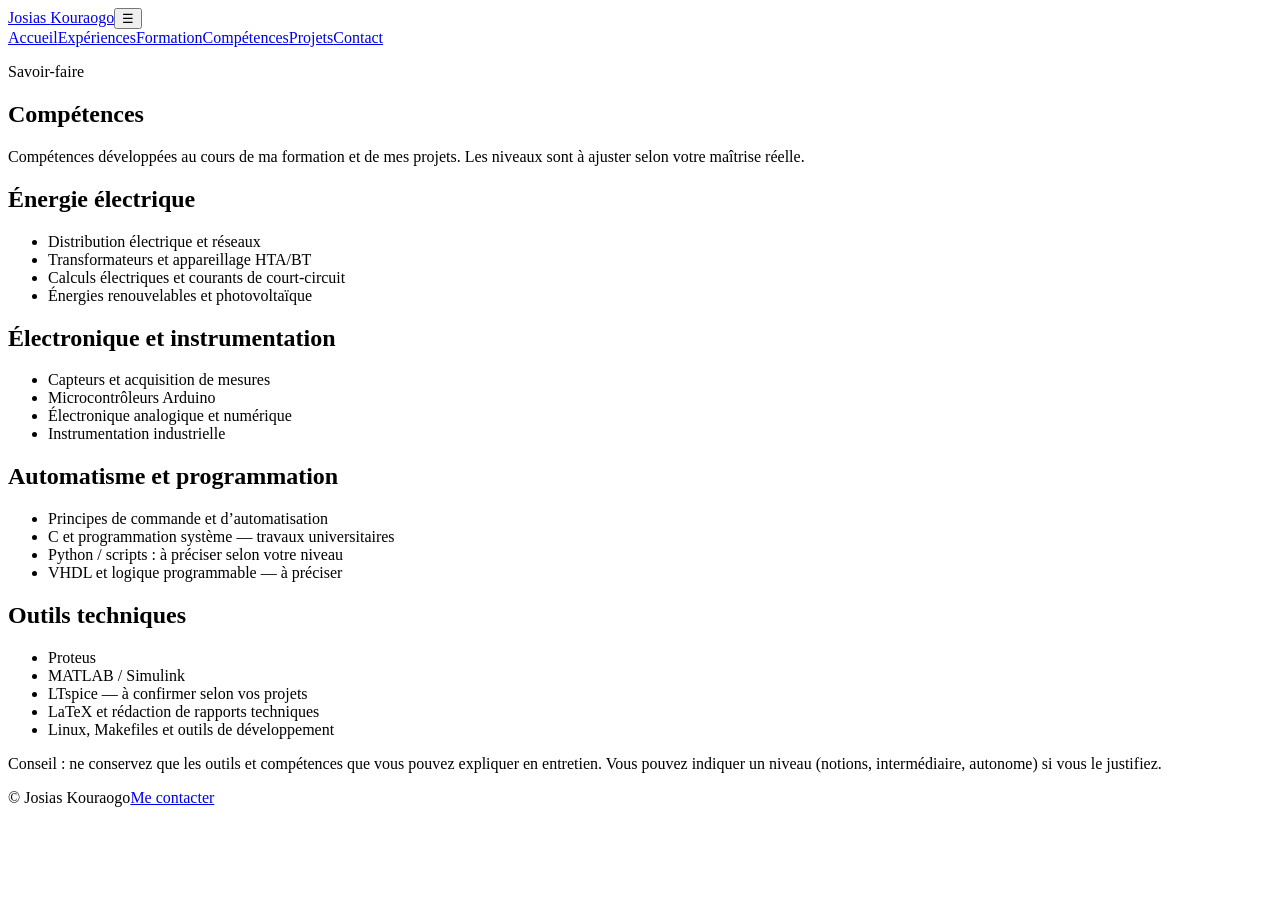
==== competences.html @ 069c58c9 "Add files via upload" ====
<!DOCTYPE html><html lang="fr"><head><meta charset="UTF-8"><meta name="viewport" content="width=device-width, initial-scale=1"><title>Compétences | Josias Kouraogo</title><link rel="stylesheet" href="style.css"></head><body>
<header class="site-header"><div class="container nav-wrap"><a class="brand" href="index.html">Josias <span>Kouraogo</span></a><button class="menu-toggle" aria-label="Ouvrir le menu" aria-expanded="false">☰</button><nav class="nav"><a href="index.html">Accueil</a><a href="experiences.html">Expériences</a><a href="formation.html">Formation</a><a class="active" href="competences.html">Compétences</a><a href="projets.html">Projets</a><a href="contact.html">Contact</a></nav></div></header>
<main><section class="page-hero"><div class="container"><p class="eyebrow">Savoir-faire</p><h1>Compétences</h1><p class="lead">Compétences développées au cours de ma formation et de mes projets. Les niveaux sont à ajuster selon votre maîtrise réelle.</p></div></section>
<section class="section"><div class="container skills-grid">
<article class="skill-box"><h2>Énergie électrique</h2><ul><li>Distribution électrique et réseaux</li><li>Transformateurs et appareillage HTA/BT</li><li>Calculs électriques et courants de court-circuit</li><li>Énergies renouvelables et photovoltaïque</li></ul></article>
<article class="skill-box"><h2>Électronique et instrumentation</h2><ul><li>Capteurs et acquisition de mesures</li><li>Microcontrôleurs Arduino</li><li>Électronique analogique et numérique</li><li>Instrumentation industrielle</li></ul></article>
<article class="skill-box"><h2>Automatisme et programmation</h2><ul><li>Principes de commande et d’automatisation</li><li>C et programmation système — travaux universitaires</li><li>Python / scripts : à préciser selon votre niveau</li><li>VHDL et logique programmable — à préciser</li></ul></article>
<article class="skill-box"><h2>Outils techniques</h2><ul><li>Proteus</li><li>MATLAB / Simulink</li><li>LTspice — à confirmer selon vos projets</li><li>LaTeX et rédaction de rapports techniques</li><li>Linux, Makefiles et outils de développement</li></ul></article>
</div><p class="container note">Conseil : ne conservez que les outils et compétences que vous pouvez expliquer en entretien. Vous pouvez indiquer un niveau (notions, intermédiaire, autonome) si vous le justifiez.</p></section></main><footer class="footer"><div class="container footer-inner"><span>© <span id="year"></span> Josias Kouraogo</span><a href="contact.html">Me contacter</a></div></footer><script src="script.js"></script></body></html>
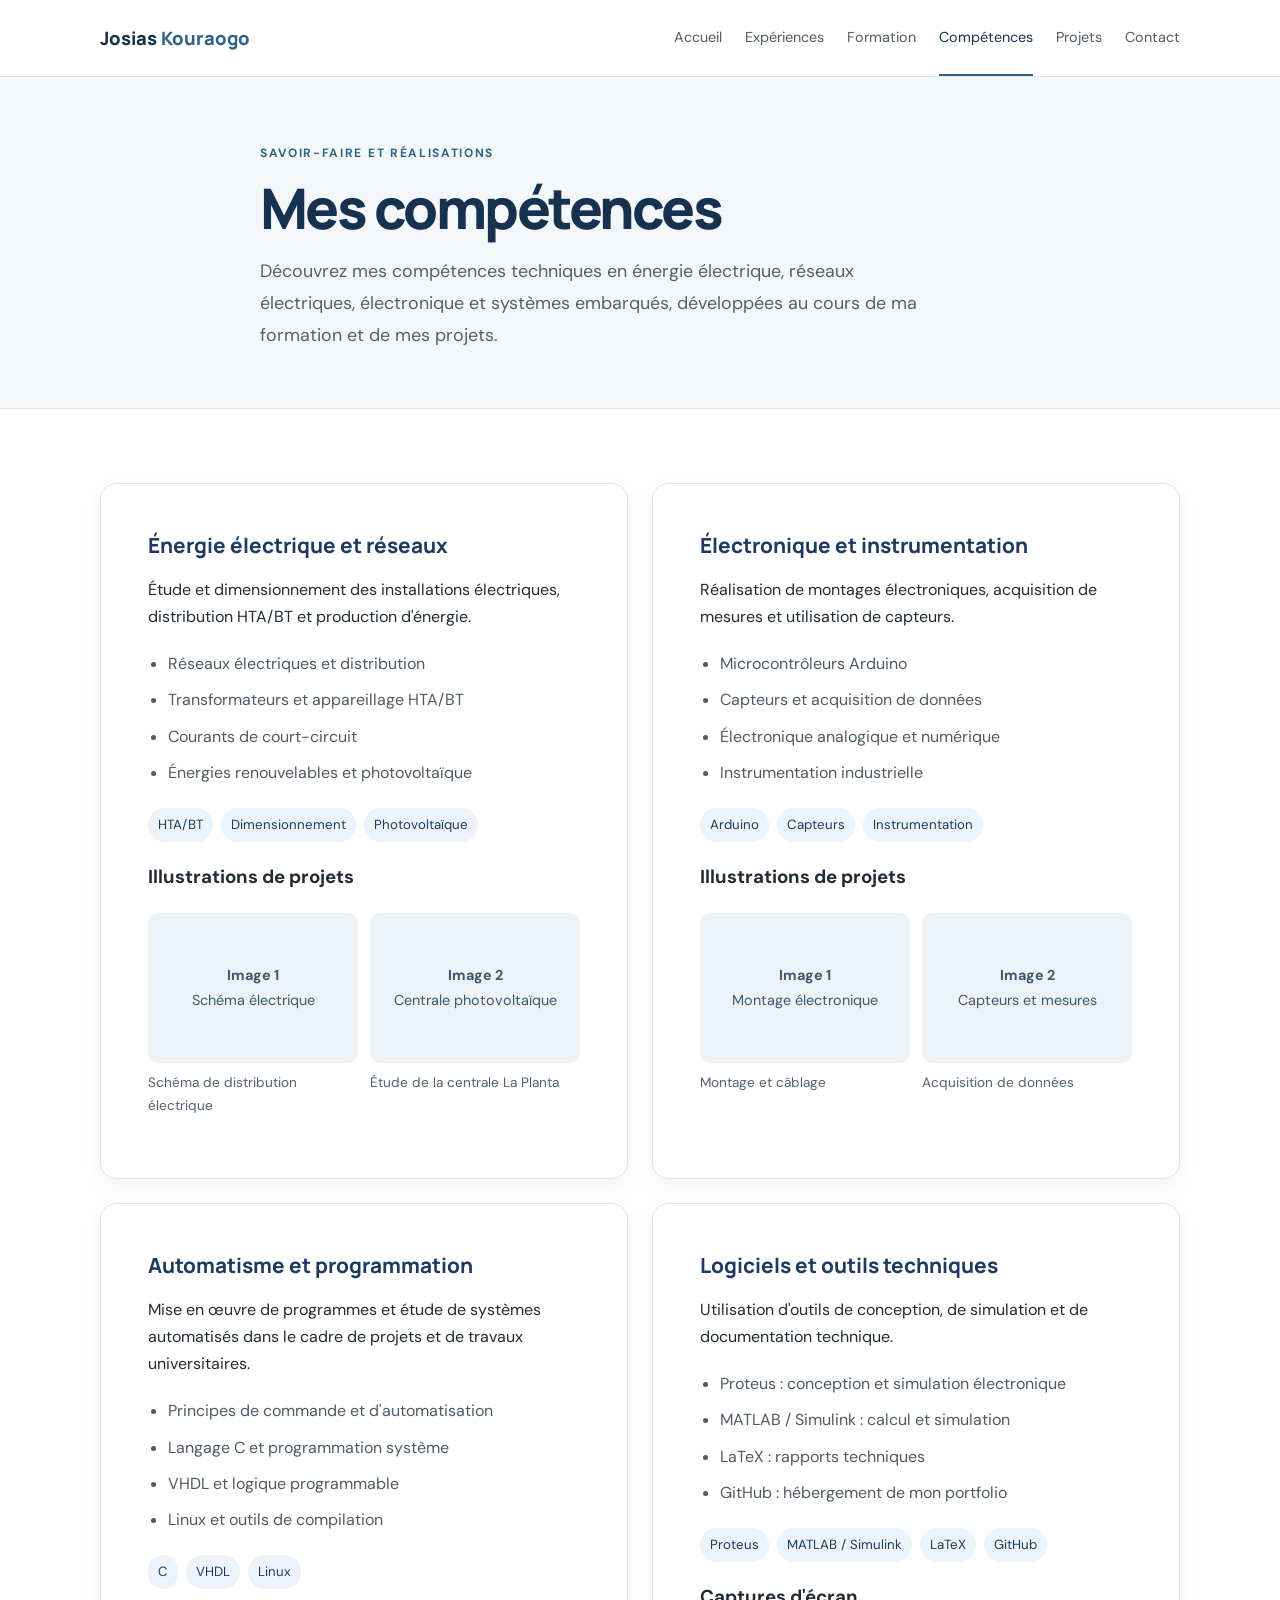
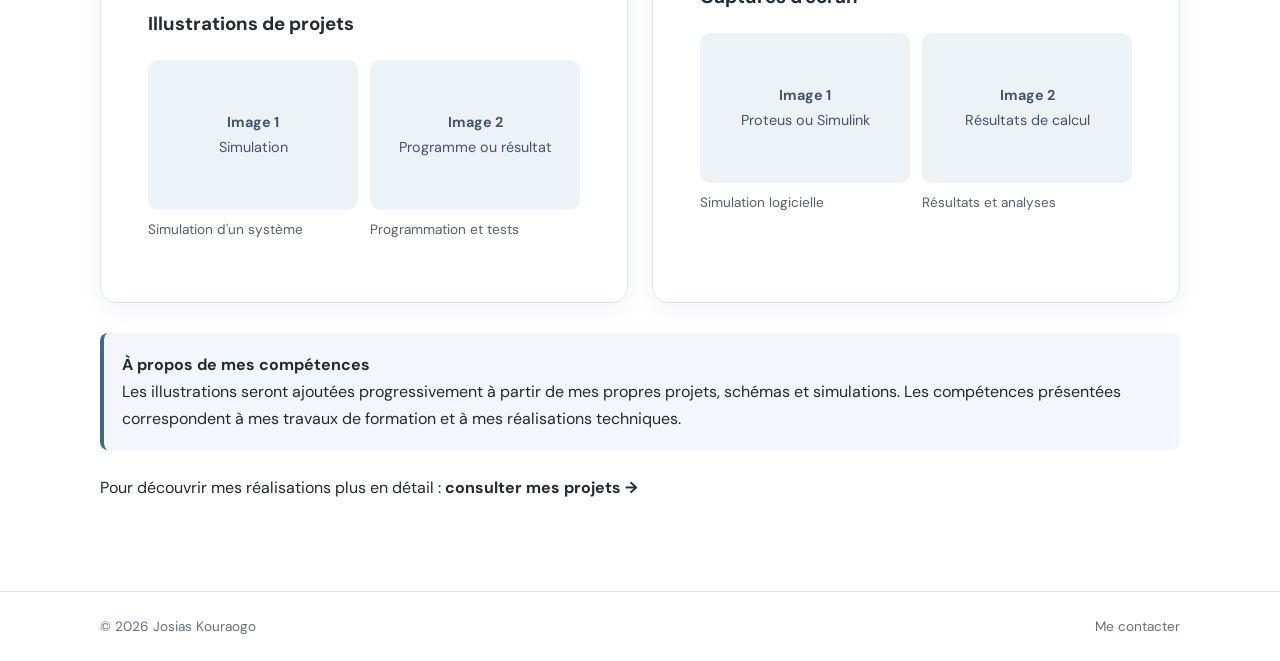
==== commit dd9c10d8: "Enhance competences.html with meta and layout updates Added meta description and improved layout for" ====
--- a/competences.html
+++ b/competences.html
@@ -1,9 +1,392 @@
-<!DOCTYPE html><html lang="fr"><head><meta charset="UTF-8"><meta name="viewport" content="width=device-width, initial-scale=1"><title>Compétences | Josias Kouraogo</title><link rel="stylesheet" href="style.css"></head><body>
-<header class="site-header"><div class="container nav-wrap"><a class="brand" href="index.html">Josias <span>Kouraogo</span></a><button class="menu-toggle" aria-label="Ouvrir le menu" aria-expanded="false">☰</button><nav class="nav"><a href="index.html">Accueil</a><a href="experiences.html">Expériences</a><a href="formation.html">Formation</a><a class="active" href="competences.html">Compétences</a><a href="projets.html">Projets</a><a href="contact.html">Contact</a></nav></div></header>
-<main><section class="page-hero"><div class="container"><p class="eyebrow">Savoir-faire</p><h1>Compétences</h1><p class="lead">Compétences développées au cours de ma formation et de mes projets. Les niveaux sont à ajuster selon votre maîtrise réelle.</p></div></section>
-<section class="section"><div class="container skills-grid">
-<article class="skill-box"><h2>Énergie électrique</h2><ul><li>Distribution électrique et réseaux</li><li>Transformateurs et appareillage HTA/BT</li><li>Calculs électriques et courants de court-circuit</li><li>Énergies renouvelables et photovoltaïque</li></ul></article>
-<article class="skill-box"><h2>Électronique et instrumentation</h2><ul><li>Capteurs et acquisition de mesures</li><li>Microcontrôleurs Arduino</li><li>Électronique analogique et numérique</li><li>Instrumentation industrielle</li></ul></article>
-<article class="skill-box"><h2>Automatisme et programmation</h2><ul><li>Principes de commande et d’automatisation</li><li>C et programmation système — travaux universitaires</li><li>Python / scripts : à préciser selon votre niveau</li><li>VHDL et logique programmable — à préciser</li></ul></article>
-<article class="skill-box"><h2>Outils techniques</h2><ul><li>Proteus</li><li>MATLAB / Simulink</li><li>LTspice — à confirmer selon vos projets</li><li>LaTeX et rédaction de rapports techniques</li><li>Linux, Makefiles et outils de développement</li></ul></article>
-</div><p class="container note">Conseil : ne conservez que les outils et compétences que vous pouvez expliquer en entretien. Vous pouvez indiquer un niveau (notions, intermédiaire, autonome) si vous le justifiez.</p></section></main><footer class="footer"><div class="container footer-inner"><span>© <span id="year"></span> Josias Kouraogo</span><a href="contact.html">Me contacter</a></div></footer><script src="script.js"></script></body></html>+
+<!DOCTYPE html>
+<html lang="fr">
+<head>
+  <meta charset="UTF-8">
+  <meta name="viewport" content="width=device-width, initial-scale=1">
+  <meta name="description" content="Compétences en énergie électrique, réseaux, électronique et systèmes embarqués de Josias Kouraogo.">
+  <title>Compétences | Josias Kouraogo</title>
+  <link rel="stylesheet" href="style.css">
+
+  <style>
+    .skills-intro {
+      max-width: 760px;
+    }
+
+    .skills-intro p {
+      line-height: 1.8;
+    }
+
+    .skills-grid {
+      display: grid;
+      grid-template-columns: repeat(2, minmax(0, 1fr));
+      gap: 24px;
+    }
+
+    .skill-box {
+      min-width: 0;
+      overflow: hidden;
+      border: 1px solid #dce4ed;
+      border-radius: 16px;
+      background: #fff;
+      box-shadow: 0 6px 22px rgba(31, 58, 95, 0.06);
+      transition: transform 0.2s, box-shadow 0.2s;
+    }
+
+    .skill-box:hover {
+      transform: translateY(-4px);
+      box-shadow: 0 12px 28px rgba(31, 58, 95, 0.12);
+    }
+
+    .skill-content {
+      padding: 22px;
+    }
+
+    .skill-box h2 {
+      margin-top: 0;
+      color: #1f3a5f;
+      font-size: 1.3rem;
+    }
+
+    .skill-box p {
+      line-height: 1.7;
+    }
+
+    .skill-box ul {
+      padding-left: 20px;
+      line-height: 1.9;
+    }
+
+    .project-gallery {
+      display: grid;
+      grid-template-columns: repeat(2, minmax(0, 1fr));
+      gap: 12px;
+      margin-top: 20px;
+    }
+
+    .project-image {
+      display: flex;
+      align-items: center;
+      justify-content: center;
+      min-height: 150px;
+      overflow: hidden;
+      border-radius: 10px;
+      background: #edf2f7;
+      color: #425570;
+      text-align: center;
+      font-size: 0.9rem;
+    }
+
+    .project-image img {
+      display: block;
+      width: 100%;
+      height: 180px;
+      object-fit: cover;
+    }
+
+    .image-placeholder {
+      padding: 18px;
+    }
+
+    .project-caption {
+      margin-top: 8px;
+      color: #526174;
+      font-size: 0.85rem;
+    }
+
+    .skill-tags {
+      display: flex;
+      flex-wrap: wrap;
+      gap: 8px;
+      margin-top: 16px;
+    }
+
+    .skill-tags span {
+      padding: 6px 10px;
+      border-radius: 20px;
+      background: #edf3fa;
+      color: #1f3a5f;
+      font-size: 0.83rem;
+    }
+
+    .skills-note {
+      margin-top: 30px;
+      padding: 18px;
+      border-left: 4px solid #3e6a8a;
+      border-radius: 8px;
+      background: #f3f6fa;
+      line-height: 1.7;
+    }
+
+    @media (max-width: 700px) {
+      .skills-grid {
+        grid-template-columns: 1fr;
+      }
+
+      .skill-content {
+        padding: 18px;
+      }
+
+      .project-image img {
+        height: 145px;
+      }
+    }
+  </style>
+</head>
+
+<body>
+<header class="site-header">
+  <div class="container nav-wrap">
+    <a class="brand" href="index.html">
+      Josias <span>Kouraogo</span>
+    </a>
+
+    <button class="menu-toggle"
+      aria-label="Ouvrir le menu"
+      aria-expanded="false">☰</button>
+
+    <nav class="nav">
+      <a href="index.html">Accueil</a>
+      <a href="experiences.html">Expériences</a>
+      <a href="formation.html">Formation</a>
+      <a class="active" href="competences.html">Compétences</a>
+      <a href="projets.html">Projets</a>
+      <a href="contact.html">Contact</a>
+    </nav>
+  </div>
+</header>
+
+<main>
+  <section class="page-hero">
+    <div class="container skills-intro">
+      <p class="eyebrow">Savoir-faire et réalisations</p>
+      <h1>Mes compétences</h1>
+      <p class="lead">
+        Découvrez mes compétences techniques en énergie électrique,
+        réseaux électriques, électronique et systèmes embarqués,
+        développées au cours de ma formation et de mes projets.
+      </p>
+    </div>
+  </section>
+
+  <section class="section">
+    <div class="container skills-grid">
+
+      <!-- 1. ENERGIE ELECTRIQUE -->
+      <article class="skill-box">
+        <div class="skill-content">
+          <h2>Énergie électrique et réseaux</h2>
+          <p>
+            Étude et dimensionnement des installations électriques,
+            distribution HTA/BT et production d'énergie.
+          </p>
+
+          <ul>
+            <li>Réseaux électriques et distribution</li>
+            <li>Transformateurs et appareillage HTA/BT</li>
+            <li>Courants de court-circuit</li>
+            <li>Énergies renouvelables et photovoltaïque</li>
+          </ul>
+
+          <div class="skill-tags">
+            <span>HTA/BT</span>
+            <span>Dimensionnement</span>
+            <span>Photovoltaïque</span>
+          </div>
+
+          <h3>Illustrations de projets</h3>
+          <div class="project-gallery">
+            <div>
+              <div class="project-image">
+                <div class="image-placeholder">
+                  <strong>Image 1</strong><br>
+                  Schéma électrique
+                </div>
+              </div>
+              <p class="project-caption">Schéma de distribution électrique</p>
+            </div>
+
+            <div>
+              <div class="project-image">
+                <div class="image-placeholder">
+                  <strong>Image 2</strong><br>
+                  Centrale photovoltaïque
+                </div>
+              </div>
+              <p class="project-caption">Étude de la centrale La Planta</p>
+            </div>
+          </div>
+        </div>
+      </article>
+
+      <!-- 2. ELECTRONIQUE -->
+      <article class="skill-box">
+        <div class="skill-content">
+          <h2>Électronique et instrumentation</h2>
+          <p>
+            Réalisation de montages électroniques, acquisition de mesures
+            et utilisation de capteurs.
+          </p>
+
+          <ul>
+            <li>Microcontrôleurs Arduino</li>
+            <li>Capteurs et acquisition de données</li>
+            <li>Électronique analogique et numérique</li>
+            <li>Instrumentation industrielle</li>
+          </ul>
+
+          <div class="skill-tags">
+            <span>Arduino</span>
+            <span>Capteurs</span>
+            <span>Instrumentation</span>
+          </div>
+
+          <h3>Illustrations de projets</h3>
+          <div class="project-gallery">
+            <div>
+              <div class="project-image">
+                <div class="image-placeholder">
+                  <strong>Image 1</strong><br>
+                  Montage électronique
+                </div>
+              </div>
+              <p class="project-caption">Montage et câblage</p>
+            </div>
+
+            <div>
+              <div class="project-image">
+                <div class="image-placeholder">
+                  <strong>Image 2</strong><br>
+                  Capteurs et mesures
+                </div>
+              </div>
+              <p class="project-caption">Acquisition de données</p>
+            </div>
+          </div>
+        </div>
+      </article>
+
+      <!-- 3. AUTOMATISME ET PROGRAMMATION -->
+      <article class="skill-box">
+        <div class="skill-content">
+          <h2>Automatisme et programmation</h2>
+          <p>
+            Mise en œuvre de programmes et étude de systèmes
+            automatisés dans le cadre de projets et de travaux universitaires.
+          </p>
+
+          <ul>
+            <li>Principes de commande et d'automatisation</li>
+            <li>Langage C et programmation système</li>
+            <li>VHDL et logique programmable</li>
+            <li>Linux et outils de compilation</li>
+          </ul>
+
+          <div class="skill-tags">
+            <span>C</span>
+            <span>VHDL</span>
+            <span>Linux</span>
+          </div>
+
+          <h3>Illustrations de projets</h3>
+          <div class="project-gallery">
+            <div>
+              <div class="project-image">
+                <div class="image-placeholder">
+                  <strong>Image 1</strong><br>
+                  Simulation
+                </div>
+              </div>
+              <p class="project-caption">Simulation d'un système</p>
+            </div>
+
+            <div>
+              <div class="project-image">
+                <div class="image-placeholder">
+                  <strong>Image 2</strong><br>
+                  Programme ou résultat
+                </div>
+              </div>
+              <p class="project-caption">Programmation et tests</p>
+            </div>
+          </div>
+        </div>
+      </article>
+
+      <!-- 4. LOGICIELS -->
+      <article class="skill-box">
+        <div class="skill-content">
+          <h2>Logiciels et outils techniques</h2>
+          <p>
+            Utilisation d'outils de conception, de simulation
+            et de documentation technique.
+          </p>
+
+          <ul>
+            <li>Proteus : conception et simulation électronique</li>
+            <li>MATLAB / Simulink : calcul et simulation</li>
+            <li>LaTeX : rapports techniques</li>
+            <li>GitHub : hébergement de mon portfolio</li>
+          </ul>
+
+          <div class="skill-tags">
+            <span>Proteus</span>
+            <span>MATLAB / Simulink</span>
+            <span>LaTeX</span>
+            <span>GitHub</span>
+          </div>
+
+          <h3>Captures d'écran</h3>
+          <div class="project-gallery">
+            <div>
+              <div class="project-image">
+                <div class="image-placeholder">
+                  <strong>Image 1</strong><br>
+                  Proteus ou Simulink
+                </div>
+              </div>
+              <p class="project-caption">Simulation logicielle</p>
+            </div>
+
+            <div>
+              <div class="project-image">
+                <div class="image-placeholder">
+                  <strong>Image 2</strong><br>
+                  Résultats de calcul
+                </div>
+              </div>
+              <p class="project-caption">Résultats et analyses</p>
+            </div>
+          </div>
+        </div>
+      </article>
+
+    </div>
+
+    <div class="container">
+      <div class="skills-note">
+        <strong>À propos de mes compétences</strong><br>
+        Les illustrations seront ajoutées progressivement à partir de
+        mes propres projets, schémas et simulations. Les compétences
+        présentées correspondent à mes travaux de formation et à mes
+        réalisations techniques.
+      </div>
+
+      <p style="margin-top: 24px;">
+        Pour découvrir mes réalisations plus en détail :
+        <a href="projets.html"><strong>consulter mes projets →</strong></a>
+      </p>
+    </div>
+  </section>
+</main>
+
+<footer class="footer">
+  <div class="container footer-inner">
+    <span>© <span id="year"></span> Josias Kouraogo</span>
+    <a href="contact.html">Me contacter</a>
+  </div>
+</footer>
+
+<script src="script.js"></script>
+</body>
+</html>
--- a/style.css
+++ b/style.css
@@ -0,0 +1,4 @@
+@import url('https://fonts.googleapis.com/css2?family=DM+Sans:wght@400;500;600;700&family=Manrope:wght@400;500;600;700;800&display=swap');
+:root{--navy:#16324f;--blue:#2f6488;--ink:#202b36;--muted:#64717e;--line:#dfe5eb;--soft:#f4f7f9;--white:#fff;--max:1080px}
+*{box-sizing:border-box}html{scroll-behavior:smooth}body{margin:0;color:var(--ink);font-family:'DM Sans',Arial,sans-serif;line-height:1.7;background:#fff}a{color:inherit;text-decoration:none}.container{width:min(var(--max),calc(100% - 40px));margin:0 auto}.site-header{position:sticky;top:0;z-index:10;background:rgba(255,255,255,.96);border-bottom:1px solid var(--line);backdrop-filter:blur(10px)}.nav-wrap{min-height:72px;display:flex;align-items:center;justify-content:space-between;gap:24px}.brand{font-family:Manrope,sans-serif;font-weight:800;color:var(--navy);font-size:1.15rem;white-space:nowrap}.brand span{color:var(--blue)}.nav{display:flex;gap:23px;align-items:center}.nav a{font-size:.9rem;color:#4f5b67;padding:25px 0;border-bottom:2px solid transparent}.nav a:hover,.nav a.active{color:var(--navy);border-bottom-color:var(--blue)}.menu-toggle{display:none;border:1px solid var(--line);background:#fff;border-radius:7px;padding:7px 10px;font-size:1.2rem;color:var(--navy)}.hero{padding:88px 0 82px;background:linear-gradient(115deg,#f5f8fa 0%,#fff 70%);border-bottom:1px solid var(--line)}.hero-grid{display:grid;grid-template-columns:1.45fr .75fr;align-items:center;gap:70px}.eyebrow{text-transform:uppercase;letter-spacing:.14em;font-size:.75rem;font-weight:700;color:var(--blue);margin:0 0 12px}.hero h1,.page-hero h1{font:800 clamp(2.35rem,5vw,4.2rem)/1.12 Manrope,sans-serif;letter-spacing:-.045em;color:var(--navy);margin:0 0 24px}.hero h1 span{color:var(--blue)}.lead{font-size:1.12rem;max-width:680px;color:#53616d;line-height:1.8}.hero-meta{font-size:.9rem;font-weight:600;color:var(--navy);margin:25px 0}.actions{display:flex;gap:12px;flex-wrap:wrap;margin-top:28px}.button{display:inline-flex;align-items:center;justify-content:center;padding:12px 19px;background:var(--navy);color:#fff;border:1px solid var(--navy);border-radius:5px;font-weight:600;font-size:.92rem;transition:.2s}.button:hover{background:var(--blue);border-color:var(--blue);transform:translateY(-1px)}.button-outline{background:transparent;color:var(--navy)}.button-outline:hover{color:#fff}.hero-panel{padding:30px;background:#fff;border:1px solid var(--line);box-shadow:0 16px 50px #16324f0c;border-radius:8px}.monogram{width:70px;height:70px;display:grid;place-items:center;border-radius:50%;background:var(--navy);color:#fff;font:800 1.4rem Manrope,sans-serif;margin-bottom:26px}.panel-label{font-size:.75rem;text-transform:uppercase;letter-spacing:.12em;color:var(--muted);font-weight:700}.hero-panel h2{font:700 1.5rem Manrope,sans-serif;color:var(--navy);margin:6px 0}.hero-panel p{color:var(--muted)}.panel-line{height:1px;background:var(--line);margin:22px 0}.small{font-size:.88rem}.section{padding:74px 0}.section-soft{background:var(--soft)}.section-heading{margin-bottom:32px}.section-heading h2,.contact-card h2{font:750 clamp(1.7rem,3vw,2.4rem)/1.25 Manrope,sans-serif;color:var(--navy);margin:0 0 12px}.section-heading>p:last-child{color:var(--muted);margin:0}.about-grid{display:grid;grid-template-columns:1fr 1fr;gap:44px}.about-grid p{margin:0;color:#4f5d68}.cards{display:grid;grid-template-columns:repeat(3,1fr);gap:20px}.project-card{position:relative;background:#fff;border:1px solid var(--line);border-radius:7px;padding:25px;min-height:285px;transition:.2s}.project-card:hover{border-color:#b6c9d7;transform:translateY(-3px);box-shadow:0 12px 30px #16324f0c}.card-number{position:absolute;right:22px;top:18px;font:700 1.3rem Manrope,sans-serif;color:#d4dee6}.tag{color:var(--blue);font-size:.76rem;text-transform:uppercase;letter-spacing:.09em;font-weight:700;margin:0 0 12px}.project-card h3{font:700 1.18rem/1.4 Manrope,sans-serif;color:var(--navy);margin:0 0 12px;max-width:90%}.project-card p:not(.tag){color:var(--muted);font-size:.94rem}.text-link{font-weight:700;color:var(--blue);font-size:.92rem}.text-link:hover{text-decoration:underline}.center-action{text-align:center;margin-top:30px}.page-hero{padding:66px 0 56px;background:var(--soft);border-bottom:1px solid var(--line)}.page-hero h1{font-size:clamp(2.4rem,5vw,3.5rem);margin-bottom:15px}.page-hero .lead{margin:0}.project-list{display:flex;flex-direction:column;gap:28px}.project-detail{display:grid;grid-template-columns:70px 1fr;gap:25px;padding:30px 0;border-bottom:1px solid var(--line);scroll-margin-top:100px}.project-index{font:800 1.5rem Manrope,sans-serif;color:#a7bac9}.project-content h2,.timeline-item h2,.skill-box h2{font:750 1.45rem/1.4 Manrope,sans-serif;color:var(--navy);margin:0 0 8px}.project-meta{color:var(--muted);font-size:.9rem;margin:0 0 18px}.project-content>p:not(.tag):not(.project-meta){max-width:820px}.project-content h3{font-size:1rem;color:var(--navy);margin:22px 0 6px}.project-content ul,.skill-box ul{padding-left:20px;color:#4e5b66}.project-content li,.skill-box li{padding:3px 0}.note{font-size:.86rem;color:#71808c;background:#f7f9fa;border-left:3px solid #c6d5df;padding:10px 13px;margin-top:18px}.timeline{max-width:850px}.timeline-item{display:grid;grid-template-columns:170px 1fr;gap:30px;padding:28px 0;border-bottom:1px solid var(--line)}.timeline-date{font-weight:700;color:var(--blue);font-size:.9rem}.timeline-item p{margin:8px 0;color:#53616d}.skills-grid{display:grid;grid-template-columns:1fr 1fr;gap:20px}.skill-box{border:1px solid var(--line);border-radius:7px;padding:25px;background:#fff}.skill-box h2{font-size:1.2rem}.contact-card{display:grid;grid-template-columns:1fr .7fr;gap:50px;padding:34px;border:1px solid var(--line);border-radius:8px}.contact-card p{color:var(--muted)}.contact-links{display:flex;flex-direction:column;align-items:flex-start;gap:14px;justify-content:center}.footer{border-top:1px solid var(--line);padding:23px 0;color:var(--muted);font-size:.85rem}.footer-inner{display:flex;justify-content:space-between;gap:20px;flex-wrap:wrap}
+@media(max-width:850px){.nav{gap:13px}.nav a{font-size:.82rem}.hero-grid{gap:30px}.cards{grid-template-columns:1fr 1fr}}@media(max-width:680px){.container{width:min(100% - 30px,var(--max))}.nav-wrap{min-height:64px;flex-wrap:wrap}.menu-toggle{display:block}.nav{display:none;width:100%;flex-direction:column;align-items:stretch;gap:0;padding-bottom:12px}.nav.open{display:flex}.nav a{padding:10px 2px;border-bottom:1px solid var(--line)}.hero{padding:55px 0}.hero-grid,.about-grid,.contact-card{grid-template-columns:1fr}.hero-grid{gap:30px}.hero-panel{max-width:480px}.section{padding:52px 0}.cards,.skills-grid{grid-template-columns:1fr}.project-detail{grid-template-columns:35px 1fr;gap:14px;padding:24px 0}.project-index{font-size:1.1rem}.timeline-item{grid-template-columns:1fr;gap:4px}.contact-card{padding:24px}.page-hero{padding:48px 0}.footer-inner{flex-direction:column;gap:4px}}
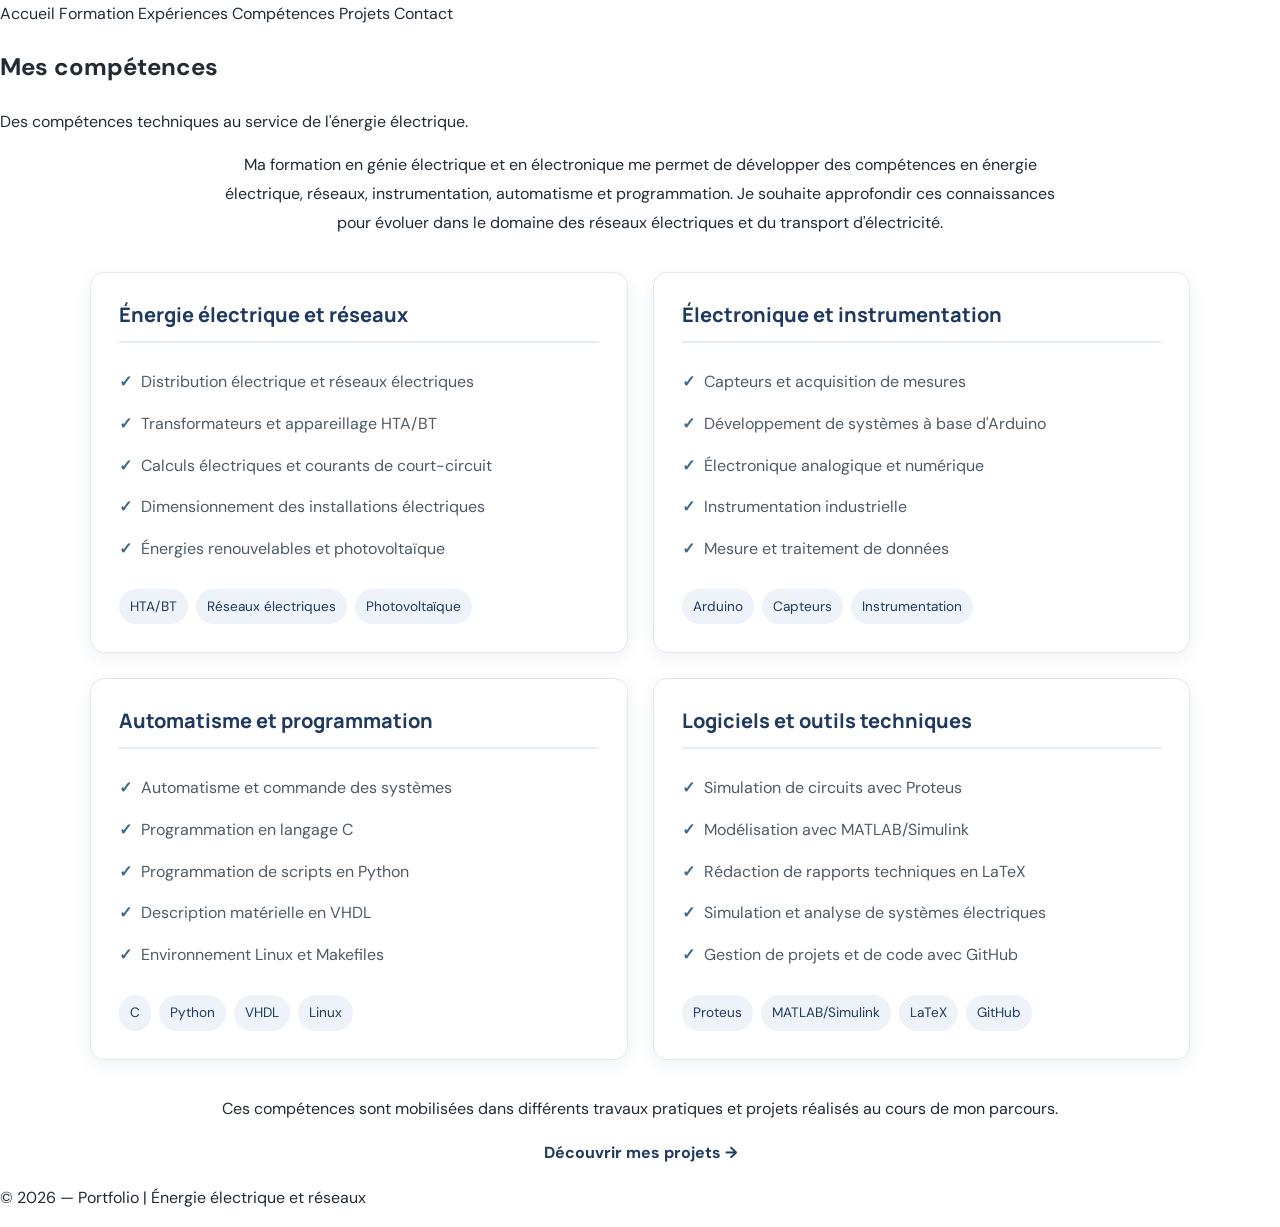
==== commit 7ac1d100: "Update competences.html with layout and content changes" ====
--- a/competences.html
+++ b/competences.html
@@ -3,119 +3,92 @@
 <html lang="fr">
 <head>
   <meta charset="UTF-8">
-  <meta name="viewport" content="width=device-width, initial-scale=1">
-  <meta name="description" content="Compétences en énergie électrique, réseaux, électronique et systèmes embarqués de Josias Kouraogo.">
-  <title>Compétences | Josias Kouraogo</title>
+  <meta name="viewport" content="width=device-width, initial-scale=1.0">
+  <title>Compétences | Portfolio</title>
   <link rel="stylesheet" href="style.css">
 
   <style>
     .skills-intro {
-      max-width: 760px;
-    }
-
-    .skills-intro p {
+      max-width: 850px;
+      margin: 0 auto 35px;
+      text-align: center;
       line-height: 1.8;
     }
 
     .skills-grid {
       display: grid;
       grid-template-columns: repeat(2, minmax(0, 1fr));
-      gap: 24px;
+      gap: 25px;
+      max-width: 1100px;
+      margin: 0 auto;
     }
 
     .skill-box {
-      min-width: 0;
-      overflow: hidden;
-      border: 1px solid #dce4ed;
-      border-radius: 16px;
+      padding: 28px;
+      border-radius: 14px;
       background: #fff;
-      box-shadow: 0 6px 22px rgba(31, 58, 95, 0.06);
-      transition: transform 0.2s, box-shadow 0.2s;
+      border: 1px solid #e2e8f0;
+      box-shadow: 0 5px 18px rgba(31, 58, 95, 0.07);
+      transition: transform 0.25s, box-shadow 0.25s;
     }
 
     .skill-box:hover {
       transform: translateY(-4px);
-      box-shadow: 0 12px 28px rgba(31, 58, 95, 0.12);
-    }
-
-    .skill-content {
-      padding: 22px;
+      box-shadow: 0 10px 25px rgba(31, 58, 95, 0.12);
     }
 
     .skill-box h2 {
-      margin-top: 0;
       color: #1f3a5f;
-      font-size: 1.3rem;
-    }
-
-    .skill-box p {
-      line-height: 1.7;
+      font-size: 1.25rem;
+      margin-bottom: 18px;
+      padding-bottom: 12px;
+      border-bottom: 2px solid #e5edf5;
     }
 
     .skill-box ul {
-      padding-left: 20px;
-      line-height: 1.9;
-    }
-
-    .project-gallery {
-      display: grid;
-      grid-template-columns: repeat(2, minmax(0, 1fr));
-      gap: 12px;
-      margin-top: 20px;
-    }
-
-    .project-image {
-      display: flex;
-      align-items: center;
-      justify-content: center;
-      min-height: 150px;
-      overflow: hidden;
-      border-radius: 10px;
-      background: #edf2f7;
-      color: #425570;
-      text-align: center;
-      font-size: 0.9rem;
-    }
-
-    .project-image img {
-      display: block;
-      width: 100%;
-      height: 180px;
-      object-fit: cover;
-    }
-
-    .image-placeholder {
-      padding: 18px;
-    }
-
-    .project-caption {
-      margin-top: 8px;
-      color: #526174;
-      font-size: 0.85rem;
+      list-style: none;
+      padding: 0;
+      margin: 0;
+    }
+
+    .skill-box li {
+      position: relative;
+      padding: 8px 0 8px 22px;
+      line-height: 1.6;
+    }
+
+    .skill-box li::before {
+      content: "✓";
+      position: absolute;
+      left: 0;
+      color: #3e6a8a;
+      font-weight: bold;
     }
 
     .skill-tags {
       display: flex;
       flex-wrap: wrap;
       gap: 8px;
-      margin-top: 16px;
+      margin-top: 20px;
     }
 
     .skill-tags span {
-      padding: 6px 10px;
+      background: #edf3f8;
+      color: #1f3a5f;
+      padding: 6px 11px;
       border-radius: 20px;
-      background: #edf3fa;
+      font-size: 0.85rem;
+    }
+
+    .skills-note {
+      text-align: center;
+      margin: 35px auto 10px;
+      line-height: 1.8;
+    }
+
+    .skills-note a {
       color: #1f3a5f;
-      font-size: 0.83rem;
-    }
-
-    .skills-note {
-      margin-top: 30px;
-      padding: 18px;
-      border-left: 4px solid #3e6a8a;
-      border-radius: 8px;
-      background: #f3f6fa;
-      line-height: 1.7;
+      font-weight: bold;
     }
 
     @media (max-width: 700px) {
@@ -123,270 +96,129 @@
         grid-template-columns: 1fr;
       }
 
-      .skill-content {
-        padding: 18px;
-      }
-
-      .project-image img {
-        height: 145px;
+      .skill-box {
+        padding: 22px;
       }
     }
   </style>
 </head>
 
 <body>
-<header class="site-header">
-  <div class="container nav-wrap">
-    <a class="brand" href="index.html">
-      Josias <span>Kouraogo</span>
-    </a>
-
-    <button class="menu-toggle"
-      aria-label="Ouvrir le menu"
-      aria-expanded="false">☰</button>
-
-    <nav class="nav">
+
+  <header>
+    <nav>
       <a href="index.html">Accueil</a>
+      <a href="formation.html">Formation</a>
       <a href="experiences.html">Expériences</a>
-      <a href="formation.html">Formation</a>
-      <a class="active" href="competences.html">Compétences</a>
+      <a href="competences.html" aria-current="page">Compétences</a>
       <a href="projets.html">Projets</a>
       <a href="contact.html">Contact</a>
     </nav>
-  </div>
-</header>
-
-<main>
-  <section class="page-hero">
-    <div class="container skills-intro">
-      <p class="eyebrow">Savoir-faire et réalisations</p>
+  </header>
+
+  <main>
+    <section class="page-header">
       <h1>Mes compétences</h1>
-      <p class="lead">
-        Découvrez mes compétences techniques en énergie électrique,
-        réseaux électriques, électronique et systèmes embarqués,
-        développées au cours de ma formation et de mes projets.
-      </p>
-    </div>
-  </section>
-
-  <section class="section">
-    <div class="container skills-grid">
-
-      <!-- 1. ENERGIE ELECTRIQUE -->
-      <article class="skill-box">
-        <div class="skill-content">
+      <p>Des compétences techniques au service de l'énergie électrique.</p>
+    </section>
+
+    <section class="skills-section">
+      <div class="skills-intro">
+        <p>
+          Ma formation en génie électrique et en électronique me permet
+          de développer des compétences en énergie électrique, réseaux,
+          instrumentation, automatisme et programmation.
+          Je souhaite approfondir ces connaissances pour évoluer dans
+          le domaine des réseaux électriques et du transport d'électricité.
+        </p>
+      </div>
+
+      <div class="skills-grid">
+
+        <article class="skill-box">
           <h2>Énergie électrique et réseaux</h2>
-          <p>
-            Étude et dimensionnement des installations électriques,
-            distribution HTA/BT et production d'énergie.
-          </p>
-
-          <ul>
-            <li>Réseaux électriques et distribution</li>
+          <ul>
+            <li>Distribution électrique et réseaux électriques</li>
             <li>Transformateurs et appareillage HTA/BT</li>
-            <li>Courants de court-circuit</li>
+            <li>Calculs électriques et courants de court-circuit</li>
+            <li>Dimensionnement des installations électriques</li>
             <li>Énergies renouvelables et photovoltaïque</li>
           </ul>
-
           <div class="skill-tags">
             <span>HTA/BT</span>
-            <span>Dimensionnement</span>
+            <span>Réseaux électriques</span>
             <span>Photovoltaïque</span>
           </div>
-
-          <h3>Illustrations de projets</h3>
-          <div class="project-gallery">
-            <div>
-              <div class="project-image">
-                <div class="image-placeholder">
-                  <strong>Image 1</strong><br>
-                  Schéma électrique
-                </div>
-              </div>
-              <p class="project-caption">Schéma de distribution électrique</p>
-            </div>
-
-            <div>
-              <div class="project-image">
-                <div class="image-placeholder">
-                  <strong>Image 2</strong><br>
-                  Centrale photovoltaïque
-                </div>
-              </div>
-              <p class="project-caption">Étude de la centrale La Planta</p>
-            </div>
-          </div>
-        </div>
-      </article>
-
-      <!-- 2. ELECTRONIQUE -->
-      <article class="skill-box">
-        <div class="skill-content">
+        </article>
+
+        <article class="skill-box">
           <h2>Électronique et instrumentation</h2>
-          <p>
-            Réalisation de montages électroniques, acquisition de mesures
-            et utilisation de capteurs.
-          </p>
-
-          <ul>
-            <li>Microcontrôleurs Arduino</li>
-            <li>Capteurs et acquisition de données</li>
+          <ul>
+            <li>Capteurs et acquisition de mesures</li>
+            <li>Développement de systèmes à base d'Arduino</li>
             <li>Électronique analogique et numérique</li>
             <li>Instrumentation industrielle</li>
-          </ul>
-
+            <li>Mesure et traitement de données</li>
+          </ul>
           <div class="skill-tags">
             <span>Arduino</span>
             <span>Capteurs</span>
             <span>Instrumentation</span>
           </div>
-
-          <h3>Illustrations de projets</h3>
-          <div class="project-gallery">
-            <div>
-              <div class="project-image">
-                <div class="image-placeholder">
-                  <strong>Image 1</strong><br>
-                  Montage électronique
-                </div>
-              </div>
-              <p class="project-caption">Montage et câblage</p>
-            </div>
-
-            <div>
-              <div class="project-image">
-                <div class="image-placeholder">
-                  <strong>Image 2</strong><br>
-                  Capteurs et mesures
-                </div>
-              </div>
-              <p class="project-caption">Acquisition de données</p>
-            </div>
-          </div>
-        </div>
-      </article>
-
-      <!-- 3. AUTOMATISME ET PROGRAMMATION -->
-      <article class="skill-box">
-        <div class="skill-content">
+        </article>
+
+        <article class="skill-box">
           <h2>Automatisme et programmation</h2>
-          <p>
-            Mise en œuvre de programmes et étude de systèmes
-            automatisés dans le cadre de projets et de travaux universitaires.
-          </p>
-
-          <ul>
-            <li>Principes de commande et d'automatisation</li>
-            <li>Langage C et programmation système</li>
-            <li>VHDL et logique programmable</li>
-            <li>Linux et outils de compilation</li>
-          </ul>
-
+          <ul>
+            <li>Automatisme et commande des systèmes</li>
+            <li>Programmation en langage C</li>
+            <li>Programmation de scripts en Python</li>
+            <li>Description matérielle en VHDL</li>
+            <li>Environnement Linux et Makefiles</li>
+          </ul>
           <div class="skill-tags">
             <span>C</span>
+            <span>Python</span>
             <span>VHDL</span>
             <span>Linux</span>
           </div>
-
-          <h3>Illustrations de projets</h3>
-          <div class="project-gallery">
-            <div>
-              <div class="project-image">
-                <div class="image-placeholder">
-                  <strong>Image 1</strong><br>
-                  Simulation
-                </div>
-              </div>
-              <p class="project-caption">Simulation d'un système</p>
-            </div>
-
-            <div>
-              <div class="project-image">
-                <div class="image-placeholder">
-                  <strong>Image 2</strong><br>
-                  Programme ou résultat
-                </div>
-              </div>
-              <p class="project-caption">Programmation et tests</p>
-            </div>
-          </div>
-        </div>
-      </article>
-
-      <!-- 4. LOGICIELS -->
-      <article class="skill-box">
-        <div class="skill-content">
+        </article>
+
+        <article class="skill-box">
           <h2>Logiciels et outils techniques</h2>
-          <p>
-            Utilisation d'outils de conception, de simulation
-            et de documentation technique.
-          </p>
-
-          <ul>
-            <li>Proteus : conception et simulation électronique</li>
-            <li>MATLAB / Simulink : calcul et simulation</li>
-            <li>LaTeX : rapports techniques</li>
-            <li>GitHub : hébergement de mon portfolio</li>
-          </ul>
-
+          <ul>
+            <li>Simulation de circuits avec Proteus</li>
+            <li>Modélisation avec MATLAB/Simulink</li>
+            <li>Rédaction de rapports techniques en LaTeX</li>
+            <li>Simulation et analyse de systèmes électriques</li>
+            <li>Gestion de projets et de code avec GitHub</li>
+          </ul>
           <div class="skill-tags">
             <span>Proteus</span>
-            <span>MATLAB / Simulink</span>
+            <span>MATLAB/Simulink</span>
             <span>LaTeX</span>
             <span>GitHub</span>
           </div>
-
-          <h3>Captures d'écran</h3>
-          <div class="project-gallery">
-            <div>
-              <div class="project-image">
-                <div class="image-placeholder">
-                  <strong>Image 1</strong><br>
-                  Proteus ou Simulink
-                </div>
-              </div>
-              <p class="project-caption">Simulation logicielle</p>
-            </div>
-
-            <div>
-              <div class="project-image">
-                <div class="image-placeholder">
-                  <strong>Image 2</strong><br>
-                  Résultats de calcul
-                </div>
-              </div>
-              <p class="project-caption">Résultats et analyses</p>
-            </div>
-          </div>
-        </div>
-      </article>
-
-    </div>
-
-    <div class="container">
+        </article>
+
+      </div>
+
       <div class="skills-note">
-        <strong>À propos de mes compétences</strong><br>
-        Les illustrations seront ajoutées progressivement à partir de
-        mes propres projets, schémas et simulations. Les compétences
-        présentées correspondent à mes travaux de formation et à mes
-        réalisations techniques.
+        <p>
+          Ces compétences sont mobilisées dans différents travaux
+          pratiques et projets réalisés au cours de mon parcours.
+        </p>
+        <p>
+          <a href="projets.html">Découvrir mes projets →</a>
+        </p>
       </div>
-
-      <p style="margin-top: 24px;">
-        Pour découvrir mes réalisations plus en détail :
-        <a href="projets.html"><strong>consulter mes projets →</strong></a>
-      </p>
-    </div>
-  </section>
-</main>
-
-<footer class="footer">
-  <div class="container footer-inner">
-    <span>© <span id="year"></span> Josias Kouraogo</span>
-    <a href="contact.html">Me contacter</a>
-  </div>
-</footer>
-
-<script src="script.js"></script>
+    </section>
+  </main>
+
+  <footer>
+    <p>© 2026 — Portfolio | Énergie électrique et réseaux</p>
+  </footer>
+
+  <script src="script.js"></script>
 </body>
 </html>
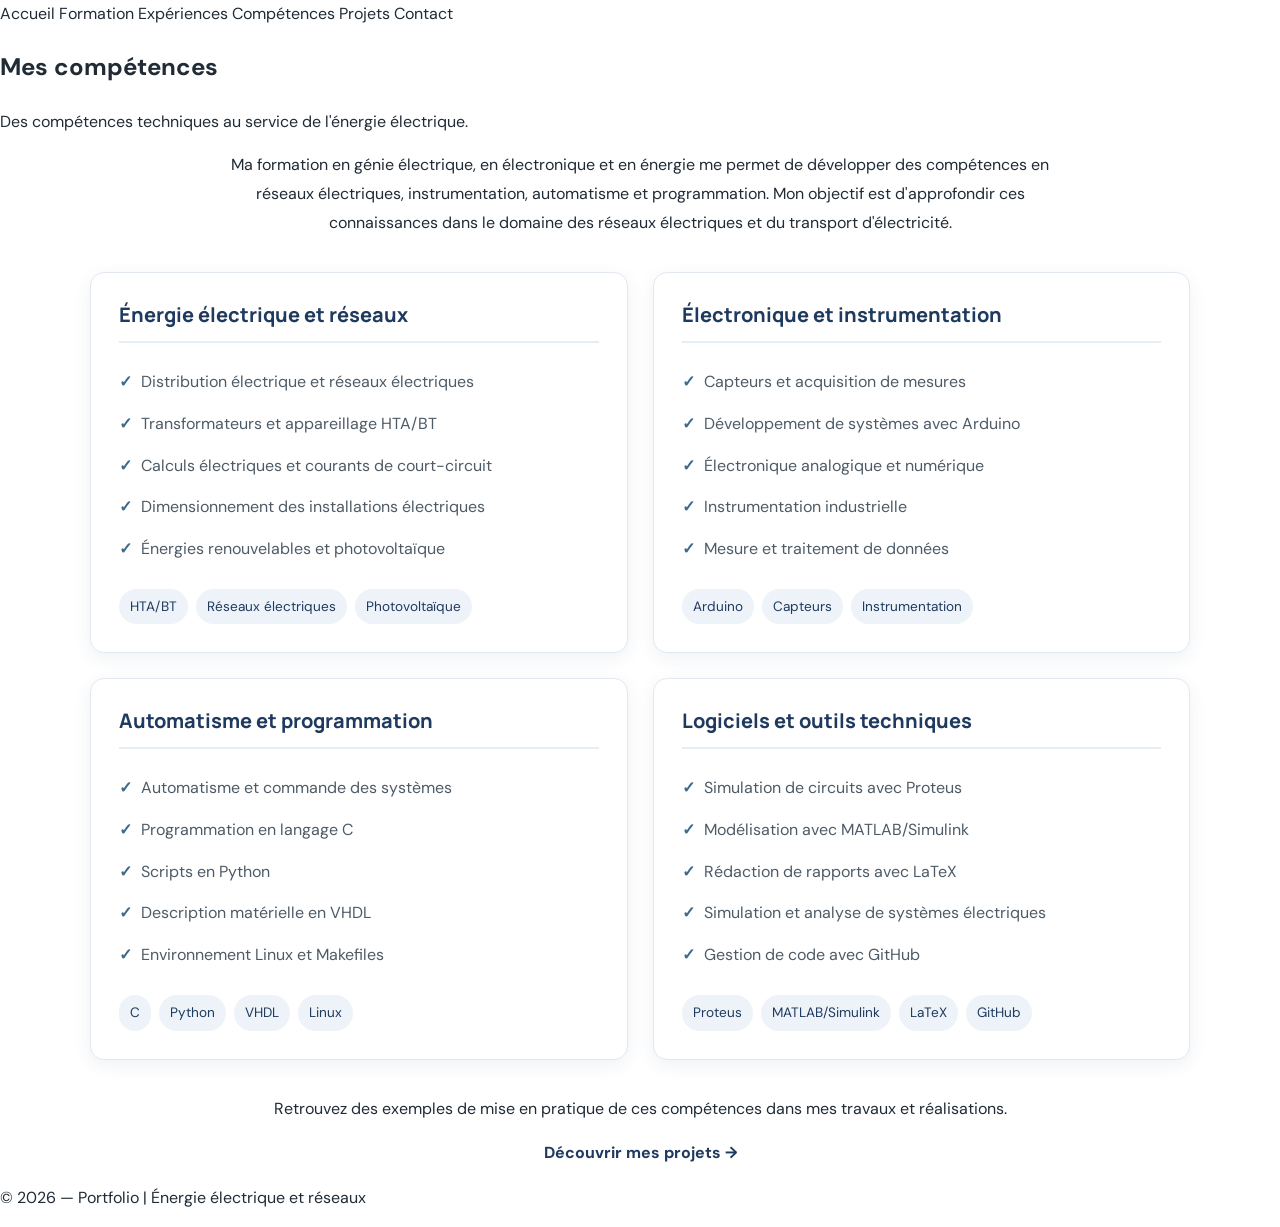
==== commit 211b06f0: "Refine skills section and update page title Updated the title and improved the wording in the skills" ====
--- a/competences.html
+++ b/competences.html
@@ -29,18 +29,12 @@
       background: #fff;
       border: 1px solid #e2e8f0;
       box-shadow: 0 5px 18px rgba(31, 58, 95, 0.07);
-      transition: transform 0.25s, box-shadow 0.25s;
-    }
-
-    .skill-box:hover {
-      transform: translateY(-4px);
-      box-shadow: 0 10px 25px rgba(31, 58, 95, 0.12);
     }
 
     .skill-box h2 {
       color: #1f3a5f;
       font-size: 1.25rem;
-      margin-bottom: 18px;
+      margin: 0 0 18px;
       padding-bottom: 12px;
       border-bottom: 2px solid #e5edf5;
     }
@@ -104,7 +98,6 @@
 </head>
 
 <body>
-
   <header>
     <nav>
       <a href="index.html">Accueil</a>
@@ -125,11 +118,11 @@
     <section class="skills-section">
       <div class="skills-intro">
         <p>
-          Ma formation en génie électrique et en électronique me permet
-          de développer des compétences en énergie électrique, réseaux,
-          instrumentation, automatisme et programmation.
-          Je souhaite approfondir ces connaissances pour évoluer dans
-          le domaine des réseaux électriques et du transport d'électricité.
+          Ma formation en génie électrique, en électronique et en énergie
+          me permet de développer des compétences en réseaux électriques,
+          instrumentation, automatisme et programmation. Mon objectif est
+          d'approfondir ces connaissances dans le domaine des réseaux
+          électriques et du transport d'électricité.
         </p>
       </div>
 
@@ -155,7 +148,7 @@
           <h2>Électronique et instrumentation</h2>
           <ul>
             <li>Capteurs et acquisition de mesures</li>
-            <li>Développement de systèmes à base d'Arduino</li>
+            <li>Développement de systèmes avec Arduino</li>
             <li>Électronique analogique et numérique</li>
             <li>Instrumentation industrielle</li>
             <li>Mesure et traitement de données</li>
@@ -172,7 +165,7 @@
           <ul>
             <li>Automatisme et commande des systèmes</li>
             <li>Programmation en langage C</li>
-            <li>Programmation de scripts en Python</li>
+            <li>Scripts en Python</li>
             <li>Description matérielle en VHDL</li>
             <li>Environnement Linux et Makefiles</li>
           </ul>
@@ -189,9 +182,9 @@
           <ul>
             <li>Simulation de circuits avec Proteus</li>
             <li>Modélisation avec MATLAB/Simulink</li>
-            <li>Rédaction de rapports techniques en LaTeX</li>
+            <li>Rédaction de rapports avec LaTeX</li>
             <li>Simulation et analyse de systèmes électriques</li>
-            <li>Gestion de projets et de code avec GitHub</li>
+            <li>Gestion de code avec GitHub</li>
           </ul>
           <div class="skill-tags">
             <span>Proteus</span>
@@ -205,12 +198,10 @@
 
       <div class="skills-note">
         <p>
-          Ces compétences sont mobilisées dans différents travaux
-          pratiques et projets réalisés au cours de mon parcours.
+          Retrouvez des exemples de mise en pratique de ces compétences
+          dans mes travaux et réalisations.
         </p>
-        <p>
-          <a href="projets.html">Découvrir mes projets →</a>
-        </p>
+        <a href="projets.html">Découvrir mes projets →</a>
       </div>
     </section>
   </main>
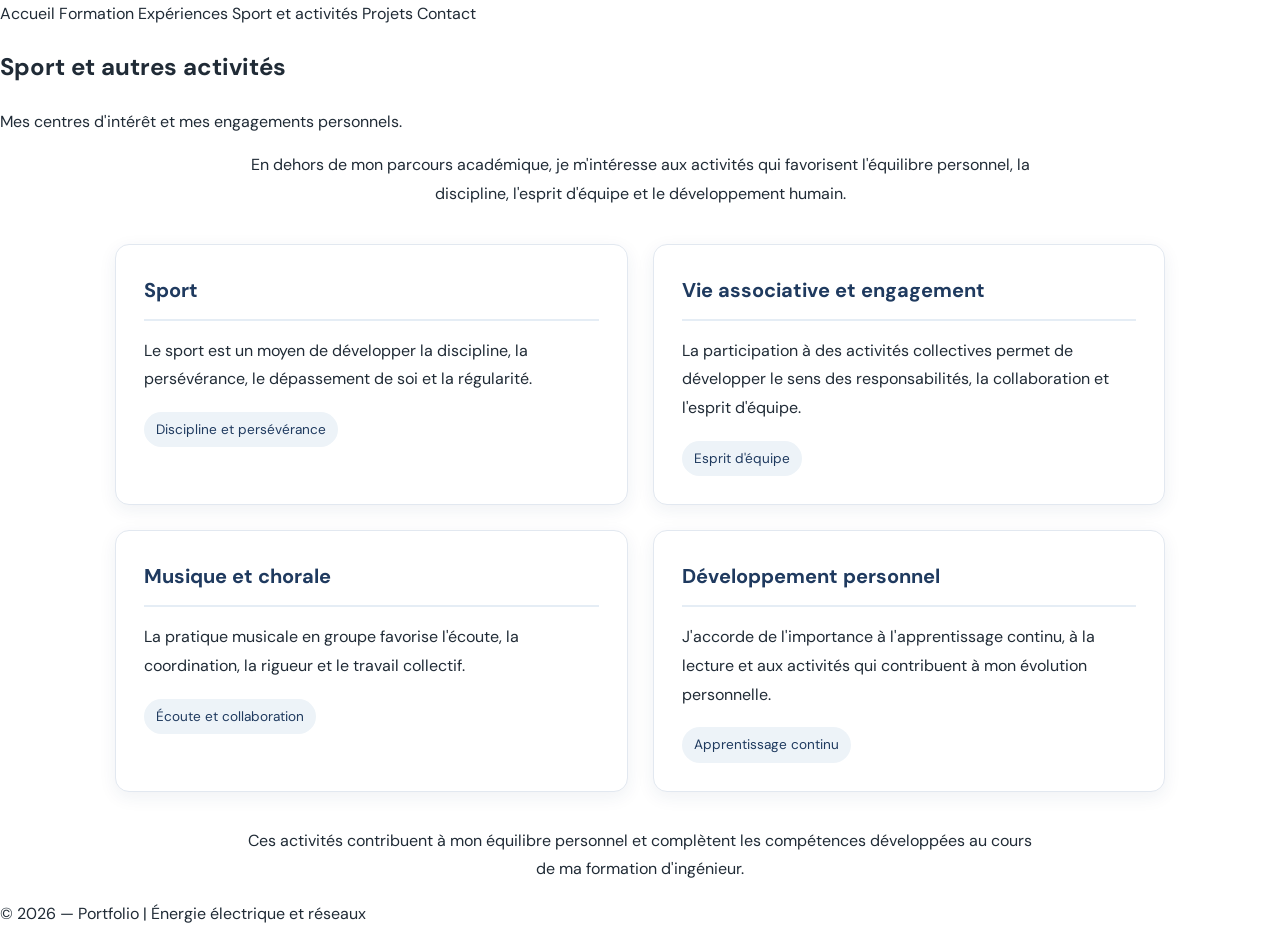
==== commit dcc60f56: "Revise competences page to highlight sports and activities Updated the competences page to focus on " ====
--- a/competences.html
+++ b/competences.html
@@ -4,93 +4,69 @@
 <head>
   <meta charset="UTF-8">
   <meta name="viewport" content="width=device-width, initial-scale=1.0">
-  <title>Compétences | Portfolio</title>
+  <title>Sport et autres activités | Portfolio</title>
   <link rel="stylesheet" href="style.css">
 
   <style>
-    .skills-intro {
-      max-width: 850px;
+    .activities-intro {
+      max-width: 800px;
       margin: 0 auto 35px;
       text-align: center;
       line-height: 1.8;
     }
 
-    .skills-grid {
+    .activities-grid {
       display: grid;
       grid-template-columns: repeat(2, minmax(0, 1fr));
       gap: 25px;
-      max-width: 1100px;
+      max-width: 1050px;
       margin: 0 auto;
     }
 
-    .skill-box {
+    .activity-card {
       padding: 28px;
-      border-radius: 14px;
       background: #fff;
       border: 1px solid #e2e8f0;
+      border-radius: 14px;
       box-shadow: 0 5px 18px rgba(31, 58, 95, 0.07);
     }
 
-    .skill-box h2 {
+    .activity-card h2 {
       color: #1f3a5f;
       font-size: 1.25rem;
-      margin: 0 0 18px;
+      margin: 0 0 15px;
       padding-bottom: 12px;
       border-bottom: 2px solid #e5edf5;
     }
 
-    .skill-box ul {
-      list-style: none;
-      padding: 0;
-      margin: 0;
+    .activity-card p {
+      line-height: 1.8;
+      margin-bottom: 0;
     }
 
-    .skill-box li {
-      position: relative;
-      padding: 8px 0 8px 22px;
-      line-height: 1.6;
-    }
-
-    .skill-box li::before {
-      content: "✓";
-      position: absolute;
-      left: 0;
-      color: #3e6a8a;
-      font-weight: bold;
-    }
-
-    .skill-tags {
-      display: flex;
-      flex-wrap: wrap;
-      gap: 8px;
-      margin-top: 20px;
-    }
-
-    .skill-tags span {
+    .activity-label {
+      display: inline-block;
+      margin-top: 18px;
+      padding: 6px 12px;
+      border-radius: 20px;
       background: #edf3f8;
       color: #1f3a5f;
-      padding: 6px 11px;
-      border-radius: 20px;
       font-size: 0.85rem;
     }
 
-    .skills-note {
+    .activities-conclusion {
+      max-width: 800px;
+      margin: 35px auto 10px;
       text-align: center;
-      margin: 35px auto 10px;
       line-height: 1.8;
     }
 
-    .skills-note a {
-      color: #1f3a5f;
-      font-weight: bold;
-    }
-
     @media (max-width: 700px) {
-      .skills-grid {
+      .activities-grid {
         grid-template-columns: 1fr;
       }
 
-      .skill-box {
+      .activity-card {
         padding: 22px;
       }
     }
@@ -98,12 +74,13 @@
 </head>
 
 <body>
+
   <header>
     <nav>
       <a href="index.html">Accueil</a>
       <a href="formation.html">Formation</a>
       <a href="experiences.html">Expériences</a>
-      <a href="competences.html" aria-current="page">Compétences</a>
+      <a href="competences.html" aria-current="page">Sport et activités</a>
       <a href="projets.html">Projets</a>
       <a href="contact.html">Contact</a>
     </nav>
@@ -111,97 +88,64 @@
 
   <main>
     <section class="page-header">
-      <h1>Mes compétences</h1>
-      <p>Des compétences techniques au service de l'énergie électrique.</p>
+      <h1>Sport et autres activités</h1>
+      <p>Mes centres d'intérêt et mes engagements personnels.</p>
     </section>
 
-    <section class="skills-section">
-      <div class="skills-intro">
+    <section class="activities-section">
+      <div class="activities-intro">
         <p>
-          Ma formation en génie électrique, en électronique et en énergie
-          me permet de développer des compétences en réseaux électriques,
-          instrumentation, automatisme et programmation. Mon objectif est
-          d'approfondir ces connaissances dans le domaine des réseaux
-          électriques et du transport d'électricité.
+          En dehors de mon parcours académique, je m'intéresse aux activités
+          qui favorisent l'équilibre personnel, la discipline, l'esprit
+          d'équipe et le développement humain.
         </p>
       </div>
 
-      <div class="skills-grid">
+      <div class="activities-grid">
 
-        <article class="skill-box">
-          <h2>Énergie électrique et réseaux</h2>
-          <ul>
-            <li>Distribution électrique et réseaux électriques</li>
-            <li>Transformateurs et appareillage HTA/BT</li>
-            <li>Calculs électriques et courants de court-circuit</li>
-            <li>Dimensionnement des installations électriques</li>
-            <li>Énergies renouvelables et photovoltaïque</li>
-          </ul>
-          <div class="skill-tags">
-            <span>HTA/BT</span>
-            <span>Réseaux électriques</span>
-            <span>Photovoltaïque</span>
-          </div>
+        <article class="activity-card">
+          <h2>Sport</h2>
+          <p>
+            Le sport est un moyen de développer la discipline, la persévérance,
+            le dépassement de soi et la régularité.
+          </p>
+          <span class="activity-label">Discipline et persévérance</span>
         </article>
 
-        <article class="skill-box">
-          <h2>Électronique et instrumentation</h2>
-          <ul>
-            <li>Capteurs et acquisition de mesures</li>
-            <li>Développement de systèmes avec Arduino</li>
-            <li>Électronique analogique et numérique</li>
-            <li>Instrumentation industrielle</li>
-            <li>Mesure et traitement de données</li>
-          </ul>
-          <div class="skill-tags">
-            <span>Arduino</span>
-            <span>Capteurs</span>
-            <span>Instrumentation</span>
-          </div>
+        <article class="activity-card">
+          <h2>Vie associative et engagement</h2>
+          <p>
+            La participation à des activités collectives permet de développer
+            le sens des responsabilités, la collaboration et l'esprit d'équipe.
+          </p>
+          <span class="activity-label">Esprit d'équipe</span>
         </article>
 
-        <article class="skill-box">
-          <h2>Automatisme et programmation</h2>
-          <ul>
-            <li>Automatisme et commande des systèmes</li>
-            <li>Programmation en langage C</li>
-            <li>Scripts en Python</li>
-            <li>Description matérielle en VHDL</li>
-            <li>Environnement Linux et Makefiles</li>
-          </ul>
-          <div class="skill-tags">
-            <span>C</span>
-            <span>Python</span>
-            <span>VHDL</span>
-            <span>Linux</span>
-          </div>
+        <article class="activity-card">
+          <h2>Musique et chorale</h2>
+          <p>
+            La pratique musicale en groupe favorise l'écoute, la coordination,
+            la rigueur et le travail collectif.
+          </p>
+          <span class="activity-label">Écoute et collaboration</span>
         </article>
 
-        <article class="skill-box">
-          <h2>Logiciels et outils techniques</h2>
-          <ul>
-            <li>Simulation de circuits avec Proteus</li>
-            <li>Modélisation avec MATLAB/Simulink</li>
-            <li>Rédaction de rapports avec LaTeX</li>
-            <li>Simulation et analyse de systèmes électriques</li>
-            <li>Gestion de code avec GitHub</li>
-          </ul>
-          <div class="skill-tags">
-            <span>Proteus</span>
-            <span>MATLAB/Simulink</span>
-            <span>LaTeX</span>
-            <span>GitHub</span>
-          </div>
+        <article class="activity-card">
+          <h2>Développement personnel</h2>
+          <p>
+            J'accorde de l'importance à l'apprentissage continu, à la lecture
+            et aux activités qui contribuent à mon évolution personnelle.
+          </p>
+          <span class="activity-label">Apprentissage continu</span>
         </article>
 
       </div>
 
-      <div class="skills-note">
+      <div class="activities-conclusion">
         <p>
-          Retrouvez des exemples de mise en pratique de ces compétences
-          dans mes travaux et réalisations.
+          Ces activités contribuent à mon équilibre personnel et complètent
+          les compétences développées au cours de ma formation d'ingénieur.
         </p>
-        <a href="projets.html">Découvrir mes projets →</a>
       </div>
     </section>
   </main>
